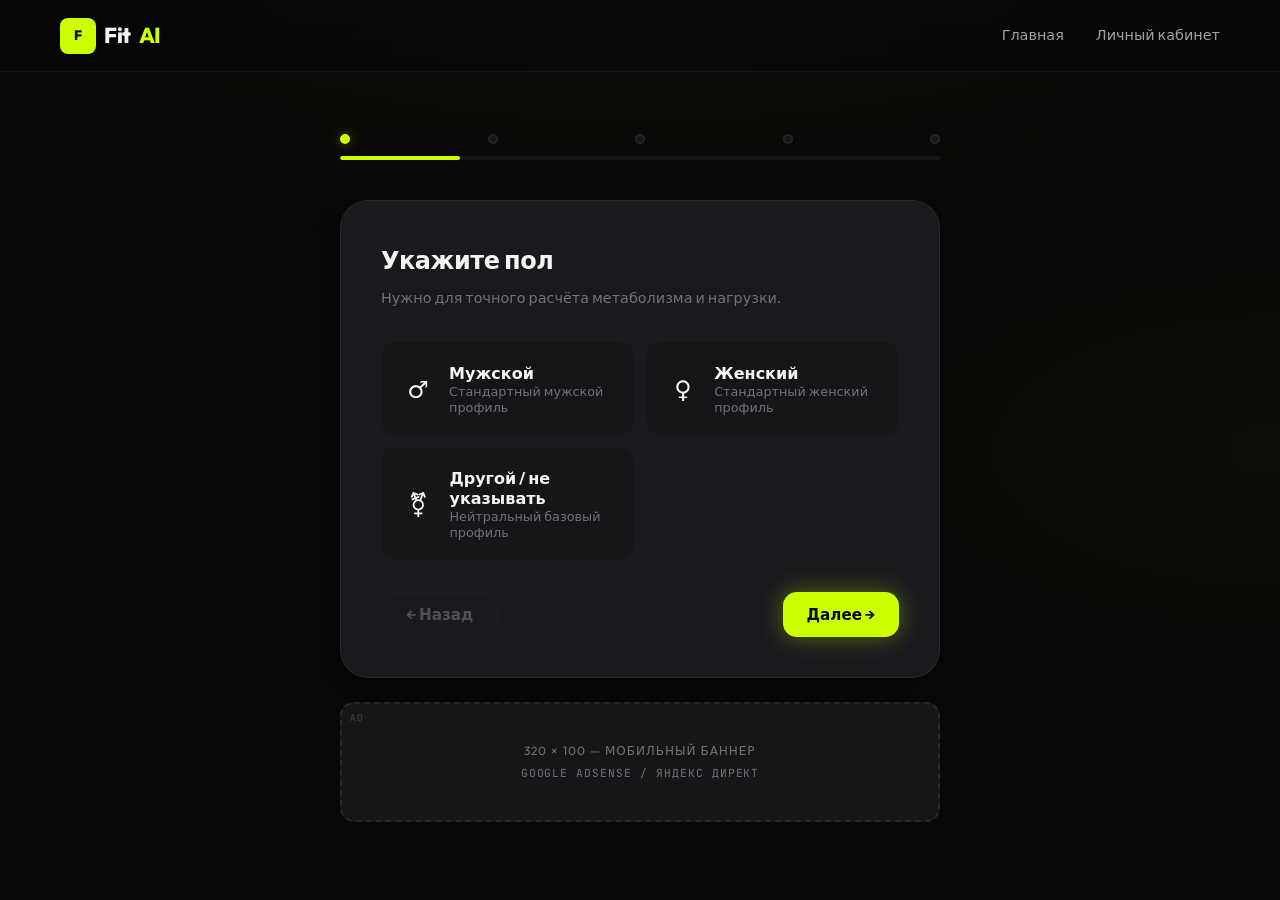
==== dashboard.html @ dfe5f42e "первый запуск" ====
<!DOCTYPE html>
<html lang="ru">
<head>
  <meta charset="UTF-8">
  <meta name="viewport" content="width=device-width, initial-scale=1.0">
  <meta name="description" content="FitAI — личный кабинет с персональным планом тренировок и питания.">
  <title>FitAI — Личный кабинет</title>
  <link rel="stylesheet" href="style.css">
</head>
<body class="dashboard-page">
  <nav class="nav">
    <div class="container nav__inner">
      <a href="index.html" class="logo">
        <span class="logo__icon">F</span>
        Fit<span class="logo__accent">AI</span>
      </a>
      <div class="nav__links" style="display:flex;">
        <a href="index.html">Главная</a>
        <a href="quiz.html">Пройти тест заново</a>
        <button type="button" class="btn btn--outline" id="togglePremium" style="padding:0.5rem 1rem;font-size:0.85rem;">Тест Premium (Демо) (Тест логики)</button>
      </div>
    </div>
  </nav>

  <header class="dashboard-header">
    <div class="container">
      <div class="dashboard-header__top">
        <div>
          <h1>Ваш план от FitAI</h1>
          <p class="dashboard-header__meta" id="planSubtitle">Персональная программа под ваши цели</p>
          <div class="profile-chips" id="profileChips" style="margin-top:1rem;"></div>
        </div>
        <div id="premiumBadgeArea"></div>
      </div>

      <div class="premium-upsell" id="premiumUpsell" data-free-only>
        <p><strong>Перейдите на Premium</strong> — уберите всю рекламу и тренируйтесь без отвлекающей рекламы.</p>
        <button type="button" class="btn btn--primary" id="upgradeBtn">Go Premium — $9.99/месяц</button>
      </div>
    </div>
  </header>

  <div class="container dashboard__layout">
    <main class="dashboard__main">
      <div class="ad-slot ad-slot--banner" data-ad="dashboard-top" data-premium-hide>
        <span>728 × 90 — баннер в кабинете</span>
        <span class="ad-slot__provider">Google AdSense / Яндекс Директ</span>
      </div>

      <section class="dash-card">
        <div class="dash-card__header">
          <h2>🏋️ Программа тренировок <span class="day-badge" id="goalBadge">Сплит 4 недели</span></h2>
        </div>
        <div class="dash-card__body" id="workoutContent"></div>
      </section>

      <div class="ad-slot ad-slot--inline" data-ad="dashboard-mid" data-premium-hide>
        <span>300 × 250 — средний блок</span>
        <span class="ad-slot__provider">Google AdSense / Яндекс Директ</span>
      </div>

      <section class="dash-card">
        <div class="dash-card__header">
          <h2>🍽️ План питания</h2>
        </div>
        <div class="dash-card__body">
          <div class="macro-grid" id="macroGrid"></div>
          <div class="meal-list" id="mealList"></div>
        </div>
      </section>
    </main>

    <aside class="dashboard__sidebar">
      <div class="ad-slot ad-slot--sidebar" data-ad="dashboard-sidebar" data-premium-hide style="margin-bottom:1.5rem;">
        <span>300 × 250 — боковой блок</span>
        <span class="ad-slot__provider">Google AdSense / Яндекс Директ</span>
      </div>

      <div class="dash-card">
        <div class="dash-card__header">
          <h2>💡 Советы тренера</h2>
        </div>
        <div class="dash-card__body">
          <ul class="tip-list" id="coachTips"></ul>
        </div>
      </div>

      <div class="dash-card" style="margin-top:1.5rem;">
        <div class="dash-card__header">
          <h2>📅 Эта неделя</h2>
        </div>
        <div class="dash-card__body">
          <div class="hero__progress">
            <div class="hero__progress-label">
              <span>Выполнение</span>
              <span id="weekPercent">0%</span>
            </div>
            <div class="hero__progress-bar">
              <div class="hero__progress-fill" id="weekProgress" style="width:0%;"></div>
            </div>
          </div>
          <p style="font-size:0.85rem;color:var(--text-muted);margin-top:1rem;" id="weekSummary"></p>
        </div>
      </div>
    </aside>
  </div>

  <script>
    (function () {
      const PROFILE_KEY = 'fitai_profile';
      const PREMIUM_KEY = 'fitai_premium';
      const PAYMENT_LOG = 'Инициализация оплаты через Stripe/ЮKassa';

      const GOAL_LABELS = {
        gain: 'Набор массы',
        shred: 'Сушка',
        maintain: 'Поддержание формы'
      };

      const GOAL_BADGES = {
        gain: 'Гипертрофия',
        shred: 'Фаза сушки',
        maintain: 'Сбалансированная программа'
      };

      const RESTRICTION_LABELS = {
        none: 'нет',
        vegetarian: 'вегетарианство',
        vegan: 'веганство',
        'gluten-free': 'без глютена',
        'dairy-free': 'без лактозы',
        keto: 'кето',
        halal: 'халяль',
        'nut-allergy': 'аллергия на орехи'
      };

      const WORKOUTS = {
        gain: [
          { day: 'Понедельник — жимовая', exercises: [
            { name: 'Жим штанги лёжа', muscle: 'Грудь', sets: '4', reps: '8–10' },
            { name: 'Жим гантелей сидя', muscle: 'Плечи', sets: '4', reps: '8–10' },
            { name: 'Жим гантелей на наклонной', muscle: 'Грудь', sets: '3', reps: '10–12' },
            { name: 'Махи гантелей в стороны', muscle: 'Плечи', sets: '3', reps: '12–15' },
            { name: 'Отжимания на брусьях', muscle: 'Трицепс', sets: '3', reps: '10–12' }
          ]},
          { day: 'Среда — тяговая', exercises: [
            { name: 'Становая тяга', muscle: 'Спина', sets: '4', reps: '5–6' },
            { name: 'Подтягивания', muscle: 'Спина', sets: '4', reps: '8–10' },
            { name: 'Тяга штанги в наклоне', muscle: 'Спина', sets: '3', reps: '8–10' },
            { name: 'Разводка на блоке', muscle: 'Задняя дельта', sets: '3', reps: '15' },
            { name: 'Подъём штанги на бицепс', muscle: 'Бицепс', sets: '3', reps: '10–12' }
          ]},
          { day: 'Пятница — ноги', exercises: [
            { name: 'Приседания со штангой', muscle: 'Квадрицепс', sets: '4', reps: '8–10' },
            { name: 'Румынская становая', muscle: 'Бицепс бедра', sets: '4', reps: '8–10' },
            { name: 'Жим ногами', muscle: 'Квадрицепс', sets: '3', reps: '12–15' },
            { name: 'Сгибание ног в тренажёре', muscle: 'Бицепс бедра', sets: '3', reps: '12' },
            { name: 'Подъём на носки', muscle: 'Икры', sets: '4', reps: '15' }
          ]}
        ],
        shred: [
          { day: 'Понедельник — всё тело A', exercises: [
            { name: 'Гоблет-присед', muscle: 'Ноги', sets: '3', reps: '15' },
            { name: 'Жим гантелей лёжа', muscle: 'Грудь', sets: '3', reps: '12' },
            { name: 'Махи гирей', muscle: 'Задняя цепь', sets: '4', reps: '20' },
            { name: 'Канат', muscle: 'Кардио', sets: '4', reps: '30 сек' },
            { name: 'Планка', muscle: 'Пресс', sets: '3', reps: '45 сек' }
          ]},
          { day: 'Среда — HIIT + пресс', exercises: [
            { name: 'Бёрпи', muscle: 'Всё тело', sets: '5', reps: '12' },
            { name: 'Прыжки на тумбу', muscle: 'Взрывная сила', sets: '4', reps: '10' },
            { name: 'Скалолаз', muscle: 'Пресс', sets: '4', reps: '30 сек' },
            { name: 'Гребной тренажёр', muscle: 'Кардио', sets: '1', reps: '15 мин' },
            { name: 'Подъём ног в висе', muscle: 'Пресс', sets: '3', reps: '15' }
          ]},
          { day: 'Пятница — всё тело B', exercises: [
            { name: 'Выпады с шагом', muscle: 'Ноги', sets: '3', reps: '20' },
            { name: 'Тяга верхнего блока', muscle: 'Спина', sets: '3', reps: '12' },
            { name: 'Жим гантелей сидя', muscle: 'Плечи', sets: '3', reps: '10' },
            { name: 'Толкание саней', muscle: 'Выносливость', sets: '5', reps: '20 м' },
            { name: 'Скакалка', muscle: 'Кардио', sets: '1', reps: '10 мин' }
          ]}
        ],
        maintain: [
          { day: 'Понедельник — верх', exercises: [
            { name: 'Отжимания', muscle: 'Грудь', sets: '3', reps: '12–15' },
            { name: 'Тяга гантели в наклоне', muscle: 'Спина', sets: '3', reps: '12' },
            { name: 'Жим гантелей сидя', muscle: 'Плечи', sets: '3', reps: '10' },
            { name: 'Сгибание на бицепс', muscle: 'Руки', sets: '2', reps: '12' }
          ]},
          { day: 'Среда — низ', exercises: [
            { name: 'Приседания с весом тела', muscle: 'Квадрицепс', sets: '3', reps: '15' },
            { name: 'Ягодичный мост', muscle: 'Ягодицы', sets: '3', reps: '15' },
            { name: 'Зашагивания на платформу', muscle: 'Ноги', sets: '3', reps: '12/нога' },
            { name: 'Подъём на носки', muscle: 'Икры', sets: '3', reps: '20' }
          ]},
          { day: 'Пятница — активное восстановление', exercises: [
            { name: 'Лёгкий бег', muscle: 'Кардио', sets: '1', reps: '20 мин' },
            { name: 'Йога-флоу', muscle: 'Мобильность', sets: '1', reps: '15 мин' },
            { name: 'МФР роллом', muscle: 'Восстановление', sets: '1', reps: '10 мин' }
          ]}
        ]
      };

      const MACROS = {
        gain: { calories: 2800, protein: 180, carbs: 320, fat: 85 },
        shred: { calories: 1900, protein: 160, carbs: 150, fat: 65 },
        maintain: { calories: 2300, protein: 140, carbs: 250, fat: 75 }
      };

      const MEALS = {
        gain: [
          { time: '07:00', name: 'Сытный завтрак', desc: 'Овсянка, протеин, банан, арахисовая паста', cals: 620 },
          { time: '10:30', name: 'Протеиновый перекус', desc: 'Греческий йогурт, миндаль, ягоды', cals: 380 },
          { time: '13:00', name: 'Обед для набора', desc: 'Куриная грудка, рис, брокколи', cals: 750 },
          { time: '16:00', name: 'Перед тренировкой', desc: 'Протеин, овсянка, мёд', cals: 420 },
          { time: '19:30', name: 'Ужин после тренировки', desc: 'Лосось, батат, спаржа', cals: 680 }
        ],
        shred: [
          { time: '07:30', name: 'Лёгкий старт', desc: 'Белки яиц, шпинат, авокадо', cals: 320 },
          { time: '12:00', name: 'Белковый обед', desc: 'Индейка на гриле, салат, оливковое масло', cals: 450 },
          { time: '15:00', name: 'Лёгкий перекус', desc: 'Творог, огурец', cals: 180 },
          { time: '18:30', name: 'После тренировки', desc: 'Белая рыба, овощи на пару', cals: 380 },
          { time: '20:30', name: 'Вечерняя тарелка', desc: 'Тофу-стир-фрай, минимум масла', cals: 350 }
        ],
        maintain: [
          { time: '08:00', name: 'Сбалансированный завтрак', desc: 'Яйца, тост, фрукты', cals: 480 },
          { time: '12:30', name: 'Обед', desc: 'Постная говядина, киноа, овощи', cals: 580 },
          { time: '15:30', name: 'Полдник', desc: 'Хумус, крекеры, морковь', cals: 290 },
          { time: '19:00', name: 'Ужин', desc: 'Курица стир-фрай, бурый рис', cals: 620 }
        ]
      };

      const TIPS = {
        gain: [
          'Стремитесь к 1,6–2,2 г белка на кг веса в сутки.',
          'Прогрессия нагрузки: добавляйте вес или повторения каждые 1–2 недели.',
          'Сон 7–9 часов — мышцы растут во время восстановления, а не в зале.'
        ],
        shred: [
          'Держите белок высоким, чтобы сохранить мышечную массу в дефиците.',
          'NEAT важен: 8–10 тысяч шагов в дни отдыха.',
          'Пейте воду — жажда часто маскируется под голод на сушке.'
        ],
        maintain: [
          'Регулярность важнее интенсивности для долгосрочного результата.',
          'Смотрите на средние показатели за неделю, а не на вес каждый день.',
          'Разгрузочная неделя каждые 4–6 недель помогает избежать выгорания.'
        ]
      };

      function pluralRu(n, one, few, many) {
        const num = parseInt(n, 10);
        if (isNaN(num)) return many;
        const mod10 = num % 10;
        const mod100 = num % 100;
        if (mod100 >= 11 && mod100 <= 14) return many;
        if (mod10 === 1) return one;
        if (mod10 >= 2 && mod10 <= 4) return few;
        return many;
      }

      function formatSets(sets) {
        const n = parseInt(sets, 10);
        if (!isNaN(n)) {
          return n + ' ' + pluralRu(n, 'подход', 'подхода', 'подходов');
        }
        return sets + ' подход';
      }

      function formatReps(reps) {
        if (/мин|сек|м/i.test(reps)) return reps;
        if (/^\d+([–-]\d+)?$/.test(reps.replace(/\s/g, ''))) {
          const parts = reps.split(/[–-]/);
          if (parts.length === 2) {
            const a = parseInt(parts[0], 10);
            const b = parseInt(parts[1], 10);
            if (!isNaN(a) && !isNaN(b)) {
              return a + '–' + b + ' ' + pluralRu(b, 'повторение', 'повторения', 'повторений');
            }
          }
          const n = parseInt(reps, 10);
          if (!isNaN(n)) {
            return n + ' ' + pluralRu(n, 'повторение', 'повторения', 'повторений');
          }
        }
        if (reps.indexOf('/') >= 0) return reps + ' повторений';
        return reps + ' повторений';
      }

      /**
       * Читает профиль пользователя из LocalStorage (записан на quiz.html).
       */
      function loadUserProfile() {
        try {
          const raw = localStorage.getItem(PROFILE_KEY);
          if (!raw) return null;
          const profile = JSON.parse(raw);
          if (!profile || !profile.gender || !profile.age || !profile.weight || !profile.goal) {
            return null;
          }
          return profile;
        } catch (e) {
          console.warn('[FitAI] Не удалось прочитать профиль из LocalStorage:', e);
          return null;
        }
      }

      function getProfile() {
        return loadUserProfile();
      }

      /**
       * Заглушка checkout — сюда позже подключатся Stripe / ЮKassa.
       */
      function initPaymentCheckout(profile) {
        console.log(PAYMENT_LOG);
        console.log('[FitAI] Данные для чекаут-сессии:', {
          plan: 'premium_monthly',
          priceUsd: 9.99,
          profile: profile
        });
      }

      function isPremium() {
        return localStorage.getItem(PREMIUM_KEY) === 'true';
      }

      function applyPremiumUI() {
        const premium = isPremium();

        document.querySelectorAll('[data-premium-hide]').forEach(function (el) {
          el.classList.toggle('ad-slot--hidden', premium);
        });

        document.querySelectorAll('[data-free-only]').forEach(function (el) {
          el.classList.toggle('is-hidden', premium);
        });

        const badgeArea = document.getElementById('premiumBadgeArea');
        if (premium) {
          badgeArea.innerHTML = '<span class="premium-badge">★ Premium активен</span>';
        } else {
          badgeArea.innerHTML = '';
        }
      }

      function calcMacros(profile) {
        const base = MACROS[profile.goal] || MACROS.maintain;
        const factor = profile.weight / 75;
        return {
          calories: Math.round(base.calories * factor),
          protein: Math.round(base.protein * factor),
          carbs: Math.round(base.carbs * factor),
          fat: Math.round(base.fat * factor)
        };
      }

      function adjustMealsForRestrictions(meals, restrictions) {
        if (!restrictions || restrictions.includes('none')) return meals;
        return meals.map(function (m) {
          let desc = m.desc;
          let name = m.name;
          if (restrictions.includes('vegan') || restrictions.includes('vegetarian')) {
            desc = desc
              .replace(/куриц|индейк|говядин|лосос|рыб|протеин|яйц/gi, function () {
                return restrictions.includes('vegan') ? 'растительный белок' : 'тофу/темпе';
              });
            name = name.replace(/Курин|Индейк|говядин|Лосось/gi, 'Растительное');
          }
          if (restrictions.includes('dairy-free')) {
            desc = desc.replace(/йогурт|творог|сыр|протеин/gi, 'безлактозная альтернатива');
          }
          if (restrictions.includes('gluten-free')) {
            desc = desc.replace(/овсянк|тост|крекер/gi, function (w) { return 'безглютеновый ' + w; });
          }
          return { time: m.time, name: name, desc: desc, cals: m.cals };
        });
      }

      function renderWorkout(goal) {
        const days = WORKOUTS[goal] || WORKOUTS.maintain;
        const container = document.getElementById('workoutContent');
        container.innerHTML = days.map(function (dayBlock) {
          const rows = dayBlock.exercises.map(function (ex, i) {
            return '<div class="exercise-row">' +
              '<span class="exercise-row__num">' + (i + 1) + '</span>' +
              '<div><div class="exercise-row__name">' + ex.name + '</div><div class="exercise-row__muscle">' + ex.muscle + '</div></div>' +
              '<span class="exercise-row__sets">' + formatSets(ex.sets) + '</span>' +
              '<span class="exercise-row__reps">' + formatReps(ex.reps) + '</span>' +
              '</div>';
          }).join('');
          return '<div class="workout-day"><h3 class="workout-day__title">' + dayBlock.day + '</h3>' + rows + '</div>';
        }).join('');
      }

      function renderMacros(macros) {
        document.getElementById('macroGrid').innerHTML =
          '<div class="macro-card"><div class="macro-card__value">' + macros.calories + '</div><div class="macro-card__label">Калории</div></div>' +
          '<div class="macro-card"><div class="macro-card__value">' + macros.protein + ' г</div><div class="macro-card__label">Белки</div></div>' +
          '<div class="macro-card"><div class="macro-card__value">' + macros.carbs + ' г</div><div class="macro-card__label">Углеводы</div></div>' +
          '<div class="macro-card"><div class="macro-card__value">' + macros.fat + ' г</div><div class="macro-card__label">Жиры</div></div>';
      }

      function renderMeals(meals) {
        document.getElementById('mealList').innerHTML = meals.map(function (m) {
          return '<div class="meal-item">' +
            '<span class="meal-item__time">' + m.time + '</span>' +
            '<div class="meal-item__info"><h4>' + m.name + '</h4><p>' + m.desc + '</p></div>' +
            '<span class="meal-item__cals">' + m.cals + ' ккал</span>' +
            '</div>';
        }).join('');
      }

      function renderTips(goal) {
        const tips = TIPS[goal] || TIPS.maintain;
        document.getElementById('coachTips').innerHTML = tips.map(function (t) {
          return '<li>' + t + '</li>';
        }).join('');
      }

      function formatRestrictions(restrictions) {
        return (restrictions || ['none']).map(function (r) {
          return RESTRICTION_LABELS[r] || r;
        }).join(', ');
      }

      function renderProfile(profile) {
        const genderLabel = { male: 'Мужской', female: 'Женский', other: 'Не указан' }[profile.gender] || profile.gender;

        document.getElementById('profileChips').innerHTML =
          '<span class="profile-chip"><span>' + genderLabel + '</span></span>' +
          '<span class="profile-chip">Возраст: <span>' + profile.age + '</span></span>' +
          '<span class="profile-chip">Вес: <span>' + profile.weight + ' кг</span></span>' +
          '<span class="profile-chip">Цель: <span>' + (GOAL_LABELS[profile.goal] || profile.goal) + '</span></span>' +
          '<span class="profile-chip">Питание: <span>' + formatRestrictions(profile.restrictions) + '</span></span>';

        document.getElementById('planSubtitle').textContent =
          '4-недельная программа под цель: «' + (GOAL_LABELS[profile.goal] || 'ваши цели') + '»';

        document.getElementById('goalBadge').textContent = GOAL_BADGES[profile.goal] || 'Индивидуальный сплит';

        const pct = 12 + (profile.age % 20);
        document.getElementById('weekPercent').textContent = pct + '%';
        document.getElementById('weekProgress').style.width = pct + '%';

        const remaining = 3 - Math.floor(pct / 15);
        const sessionWord = pluralRu(remaining, 'тренировка', 'тренировки', 'тренировок');
        document.getElementById('weekSummary').textContent =
          'Неделя 1 из 4 · осталось ' + remaining + ' ' + sessionWord + ' на этой неделе';
      }

      function init() {
        const profile = loadUserProfile();

        if (!profile) {
          window.location.href = 'quiz.html';
          return;
        }

        const goal = profile.goal || 'maintain';
        renderProfile(profile);
        renderWorkout(goal);
        renderMacros(calcMacros(profile));
        renderMeals(adjustMealsForRestrictions(MEALS[goal] || MEALS.maintain, profile.restrictions));
        renderTips(goal);
        applyPremiumUI();
      }

      document.getElementById('upgradeBtn')?.addEventListener('click', function () {
        const profile = loadUserProfile();
        initPaymentCheckout(profile);
      });

      document.getElementById('togglePremium')?.addEventListener('click', function () {
        localStorage.setItem(PREMIUM_KEY, isPremium() ? 'false' : 'true');
        applyPremiumUI();
      });

      init();
    })();
  </script>
</body>
</html>
---- style.css ----
/* FitAI — Dark Athletic Design System */
@import url('https://fonts.googleapis.com/css2?family=Outfit:wght@300;400;500;600;700;800&family=JetBrains+Mono:wght@400;500&display=swap');

:root {
  --bg-deep: #080809;
  --bg-base: #0e0e10;
  --bg-elevated: #161618;
  --bg-card: #1a1a1e;
  --bg-card-hover: #222228;
  --border: rgba(255, 255, 255, 0.06);
  --border-accent: rgba(204, 255, 0, 0.25);
  --text-primary: #f4f4f5;
  --text-secondary: #a1a1aa;
  --text-muted: #71717a;
  --accent: #ccff00;
  --accent-dim: rgba(204, 255, 0, 0.12);
  --accent-glow: rgba(204, 255, 0, 0.35);
  --danger: #ff4d4d;
  --success: #22c55e;
  --radius-sm: 8px;
  --radius-md: 14px;
  --radius-lg: 20px;
  --radius-xl: 28px;
  --shadow-card: 0 4px 24px rgba(0, 0, 0, 0.4);
  --shadow-glow: 0 0 40px rgba(204, 255, 0, 0.08);
  --font: 'Outfit', system-ui, sans-serif;
  --font-mono: 'JetBrains Mono', monospace;
  --nav-height: 72px;
  --transition: 0.25s cubic-bezier(0.4, 0, 0.2, 1);
}

*, *::before, *::after {
  box-sizing: border-box;
  margin: 0;
  padding: 0;
}

html {
  scroll-behavior: smooth;
}

body {
  font-family: var(--font);
  background: var(--bg-deep);
  color: var(--text-primary);
  line-height: 1.6;
  min-height: 100vh;
  overflow-x: hidden;
}

body::before {
  content: '';
  position: fixed;
  inset: 0;
  background:
    radial-gradient(ellipse 80% 50% at 50% -20%, rgba(204, 255, 0, 0.06), transparent),
    radial-gradient(ellipse 60% 40% at 100% 50%, rgba(204, 255, 0, 0.03), transparent);
  pointer-events: none;
  z-index: 0;
}

img { max-width: 100%; display: block; }
a { color: inherit; text-decoration: none; }
button { font-family: inherit; cursor: pointer; border: none; background: none; }
ul { list-style: none; }

.container {
  width: 100%;
  max-width: 1200px;
  margin: 0 auto;
  padding: 0 1.25rem;
  position: relative;
  z-index: 1;
}

/* ——— Navigation ——— */
.nav {
  position: fixed;
  top: 0;
  left: 0;
  right: 0;
  height: var(--nav-height);
  z-index: 1000;
  background: rgba(8, 8, 9, 0.85);
  backdrop-filter: blur(16px);
  border-bottom: 1px solid var(--border);
}

.nav__inner {
  display: flex;
  align-items: center;
  justify-content: space-between;
  height: 100%;
}

.logo {
  display: flex;
  align-items: center;
  gap: 0.5rem;
  font-weight: 800;
  font-size: 1.35rem;
  letter-spacing: -0.02em;
}

.logo__icon {
  width: 36px;
  height: 36px;
  background: var(--accent);
  border-radius: var(--radius-sm);
  display: flex;
  align-items: center;
  justify-content: center;
  color: var(--bg-deep);
  font-weight: 800;
  font-size: 0.85rem;
}

.logo__accent { color: var(--accent); }

.nav__links {
  display: flex;
  align-items: center;
  gap: 2rem;
}

.nav__links a {
  font-size: 0.9rem;
  font-weight: 500;
  color: var(--text-secondary);
  transition: color var(--transition);
}

.nav__links a:hover { color: var(--accent); }

.nav__toggle {
  display: none;
  flex-direction: column;
  gap: 5px;
  padding: 0.5rem;
}

.nav__toggle span {
  width: 24px;
  height: 2px;
  background: var(--text-primary);
  border-radius: 2px;
  transition: var(--transition);
}

/* ——— Buttons ——— */
.btn {
  display: inline-flex;
  align-items: center;
  justify-content: center;
  gap: 0.5rem;
  padding: 0.75rem 1.5rem;
  font-size: 0.95rem;
  font-weight: 600;
  border-radius: var(--radius-md);
  transition: all var(--transition);
  white-space: nowrap;
}

.btn--primary {
  background: var(--accent);
  color: var(--bg-deep);
  box-shadow: 0 0 24px var(--accent-glow);
}

.btn--primary:hover {
  transform: translateY(-2px);
  box-shadow: 0 4px 32px var(--accent-glow);
}

.btn--outline {
  border: 1px solid var(--border-accent);
  color: var(--accent);
  background: var(--accent-dim);
}

.btn--outline:hover {
  background: rgba(204, 255, 0, 0.2);
  border-color: var(--accent);
}

.btn--ghost {
  color: var(--text-secondary);
  border: 1px solid var(--border);
}

.btn--ghost:hover {
  color: var(--text-primary);
  border-color: rgba(255, 255, 255, 0.15);
}

.btn--lg {
  padding: 1rem 2rem;
  font-size: 1.05rem;
  border-radius: var(--radius-lg);
}

.btn--block { width: 100%; }

.btn:disabled {
  opacity: 0.4;
  cursor: not-allowed;
  transform: none !important;
}

/* ——— Hero ——— */
.hero {
  padding: calc(var(--nav-height) + 4rem) 0 5rem;
  position: relative;
}

.hero__grid {
  display: grid;
  grid-template-columns: 1fr 1fr;
  gap: 3rem;
  align-items: center;
}

.hero__badge {
  display: inline-flex;
  align-items: center;
  gap: 0.5rem;
  padding: 0.35rem 0.85rem;
  background: var(--accent-dim);
  border: 1px solid var(--border-accent);
  border-radius: 100px;
  font-size: 0.8rem;
  font-weight: 600;
  color: var(--accent);
  margin-bottom: 1.25rem;
}

.hero__badge::before {
  content: '';
  width: 6px;
  height: 6px;
  background: var(--accent);
  border-radius: 50%;
  animation: pulse 2s infinite;
}

@keyframes pulse {
  0%, 100% { opacity: 1; }
  50% { opacity: 0.4; }
}

.hero__title {
  font-size: clamp(2.5rem, 5vw, 3.75rem);
  font-weight: 800;
  line-height: 1.08;
  letter-spacing: -0.03em;
  margin-bottom: 1.25rem;
}

.hero__title span {
  color: var(--accent);
  display: block;
}

.hero__subtitle {
  font-size: 1.15rem;
  color: var(--text-secondary);
  max-width: 520px;
  margin-bottom: 2rem;
}

.hero__actions {
  display: flex;
  flex-wrap: wrap;
  gap: 1rem;
  margin-bottom: 2.5rem;
}

.hero__stats {
  display: flex;
  gap: 2.5rem;
}

.hero__stat strong {
  display: block;
  font-size: 1.75rem;
  font-weight: 800;
  color: var(--accent);
  line-height: 1.2;
}

.hero__stat span {
  font-size: 0.85rem;
  color: var(--text-muted);
}

.hero__visual {
  position: relative;
}

.hero__card {
  background: var(--bg-card);
  border: 1px solid var(--border);
  border-radius: var(--radius-xl);
  padding: 2rem;
  box-shadow: var(--shadow-card), var(--shadow-glow);
  position: relative;
  overflow: hidden;
}

.hero__card::after {
  content: '';
  position: absolute;
  top: 0;
  right: 0;
  width: 200px;
  height: 200px;
  background: radial-gradient(circle, var(--accent-dim), transparent 70%);
  pointer-events: none;
}

.hero__workout-item {
  display: flex;
  align-items: center;
  gap: 1rem;
  padding: 1rem 0;
  border-bottom: 1px solid var(--border);
}

.hero__workout-item:last-child { border-bottom: none; }

.hero__workout-icon {
  width: 48px;
  height: 48px;
  background: var(--accent-dim);
  border-radius: var(--radius-md);
  display: flex;
  align-items: center;
  justify-content: center;
  font-size: 1.25rem;
}

.hero__workout-info h4 {
  font-size: 0.95rem;
  font-weight: 600;
  margin-bottom: 0.15rem;
}

.hero__workout-info p {
  font-size: 0.8rem;
  color: var(--text-muted);
}

.hero__progress {
  margin-top: 1.5rem;
}

.hero__progress-label {
  display: flex;
  justify-content: space-between;
  font-size: 0.8rem;
  margin-bottom: 0.5rem;
  color: var(--text-secondary);
}

.hero__progress-bar {
  height: 8px;
  background: var(--bg-elevated);
  border-radius: 100px;
  overflow: hidden;
}

.hero__progress-fill {
  height: 100%;
  width: 78%;
  background: linear-gradient(90deg, var(--accent), #a8e600);
  border-radius: 100px;
  animation: progressGrow 1.5s ease-out;
}

@keyframes progressGrow {
  from { width: 0; }
}

/* ——— Ad Placeholders ——— */
.ad-slot {
  background: var(--bg-elevated);
  border: 2px dashed rgba(255, 255, 255, 0.08);
  border-radius: var(--radius-md);
  display: flex;
  flex-direction: column;
  align-items: center;
  justify-content: center;
  gap: 0.35rem;
  color: var(--text-muted);
  font-size: 0.75rem;
  text-transform: uppercase;
  letter-spacing: 0.08em;
  position: relative;
  overflow: hidden;
}

.ad-slot::before {
  content: 'AD';
  position: absolute;
  top: 6px;
  left: 8px;
  font-size: 0.6rem;
  font-weight: 700;
  color: rgba(255, 255, 255, 0.15);
  font-family: var(--font-mono);
}

.ad-slot--banner {
  width: 100%;
  min-height: 90px;
  margin: 1.5rem 0;
}

.ad-slot--sidebar {
  min-height: 250px;
  width: 100%;
}

.ad-slot--inline {
  min-height: 120px;
  margin: 1rem 0;
}

.ad-slot__provider {
  font-family: var(--font-mono);
  font-size: 0.7rem;
  color: var(--text-muted);
}

.ad-slot--hidden,
[data-premium-hide].is-hidden {
  display: none !important;
}

/* ——— Sections ——— */
.section {
  padding: 5rem 0;
}

.section__header {
  text-align: center;
  max-width: 640px;
  margin: 0 auto 3.5rem;
}

.section__label {
  font-size: 0.8rem;
  font-weight: 700;
  text-transform: uppercase;
  letter-spacing: 0.12em;
  color: var(--accent);
  margin-bottom: 0.75rem;
}

.section__title {
  font-size: clamp(1.75rem, 3vw, 2.5rem);
  font-weight: 800;
  letter-spacing: -0.02em;
  margin-bottom: 1rem;
}

.section__desc {
  color: var(--text-secondary);
  font-size: 1.05rem;
}

/* ——— Features Grid ——— */
.features__grid {
  display: grid;
  grid-template-columns: repeat(3, 1fr);
  gap: 1.5rem;
}

.feature-card {
  background: var(--bg-card);
  border: 1px solid var(--border);
  border-radius: var(--radius-lg);
  padding: 2rem;
  transition: all var(--transition);
  position: relative;
  overflow: hidden;
}

.feature-card:hover {
  border-color: var(--border-accent);
  transform: translateY(-4px);
  box-shadow: var(--shadow-glow);
}

.feature-card__icon {
  width: 52px;
  height: 52px;
  background: var(--accent-dim);
  border-radius: var(--radius-md);
  display: flex;
  align-items: center;
  justify-content: center;
  font-size: 1.5rem;
  margin-bottom: 1.25rem;
}

.feature-card h3 {
  font-size: 1.15rem;
  font-weight: 700;
  margin-bottom: 0.5rem;
}

.feature-card p {
  font-size: 0.9rem;
  color: var(--text-secondary);
  line-height: 1.55;
}

/* ——— Pricing ——— */
.pricing {
  background: var(--bg-base);
  border-top: 1px solid var(--border);
  border-bottom: 1px solid var(--border);
}

.pricing__grid {
  display: grid;
  grid-template-columns: 1fr 1fr;
  gap: 2rem;
  max-width: 900px;
  margin: 0 auto;
}

.pricing-card {
  background: var(--bg-card);
  border: 1px solid var(--border);
  border-radius: var(--radius-xl);
  padding: 2.5rem;
  position: relative;
  transition: all var(--transition);
}

.pricing-card--featured {
  border-color: var(--accent);
  box-shadow: var(--shadow-glow);
}

.pricing-card--featured::before {
  content: 'ВЫГОДНО';
  position: absolute;
  top: -12px;
  left: 50%;
  transform: translateX(-50%);
  background: var(--accent);
  color: var(--bg-deep);
  font-size: 0.7rem;
  font-weight: 800;
  letter-spacing: 0.1em;
  padding: 0.3rem 1rem;
  border-radius: 100px;
}

.pricing-card__tier {
  font-size: 0.85rem;
  font-weight: 600;
  color: var(--text-muted);
  text-transform: uppercase;
  letter-spacing: 0.08em;
  margin-bottom: 0.5rem;
}

.pricing-card__price {
  font-size: 3rem;
  font-weight: 800;
  line-height: 1;
  margin-bottom: 0.25rem;
}

.pricing-card__price span {
  font-size: 1rem;
  font-weight: 500;
  color: var(--text-muted);
}

.pricing-card__tagline {
  color: var(--text-secondary);
  font-size: 0.95rem;
  margin-bottom: 1.5rem;
  padding-bottom: 1.5rem;
  border-bottom: 1px solid var(--border);
}

.pricing-card__features li {
  display: flex;
  align-items: flex-start;
  gap: 0.65rem;
  font-size: 0.9rem;
  color: var(--text-secondary);
  margin-bottom: 0.75rem;
}

.pricing-card__features li::before {
  content: '✓';
  color: var(--accent);
  font-weight: 700;
  flex-shrink: 0;
}

.pricing-card__features li.is-muted::before {
  content: '—';
  color: var(--text-muted);
}

.pricing-card .btn {
  margin-top: 2rem;
}

/* ——— Footer ——— */
.footer {
  padding: 3rem 0 2rem;
  border-top: 1px solid var(--border);
}

.footer__grid {
  display: flex;
  justify-content: space-between;
  align-items: center;
  flex-wrap: wrap;
  gap: 1.5rem;
}

.footer__copy {
  font-size: 0.85rem;
  color: var(--text-muted);
}

.footer__links {
  display: flex;
  gap: 1.5rem;
}

.footer__links a {
  font-size: 0.85rem;
  color: var(--text-muted);
  transition: color var(--transition);
}

.footer__links a:hover { color: var(--accent); }

/* ——— Quiz ——— */
.quiz-page {
  min-height: 100vh;
  display: flex;
  flex-direction: column;
  padding-top: var(--nav-height);
}

.quiz {
  flex: 1;
  display: flex;
  align-items: center;
  padding: 3rem 0;
}

.quiz__wrapper {
  width: 100%;
  max-width: 640px;
  margin: 0 auto;
}

.quiz__progress {
  margin-bottom: 2.5rem;
}

.quiz__progress-steps {
  display: flex;
  justify-content: space-between;
  margin-bottom: 0.75rem;
}

.quiz__step-dot {
  width: 10px;
  height: 10px;
  border-radius: 50%;
  background: var(--bg-elevated);
  border: 2px solid var(--border);
  transition: all var(--transition);
}

.quiz__step-dot.is-active,
.quiz__step-dot.is-done {
  background: var(--accent);
  border-color: var(--accent);
  box-shadow: 0 0 12px var(--accent-glow);
}

.quiz__step-dot.is-done { opacity: 0.6; }

.quiz__progress-bar {
  height: 4px;
  background: var(--bg-elevated);
  border-radius: 100px;
  overflow: hidden;
}

.quiz__progress-fill {
  height: 100%;
  background: var(--accent);
  border-radius: 100px;
  transition: width 0.4s ease;
}

.quiz__card {
  background: var(--bg-card);
  border: 1px solid var(--border);
  border-radius: var(--radius-xl);
  padding: 2.5rem;
  box-shadow: var(--shadow-card);
}

.quiz__step {
  display: none;
  animation: fadeSlide 0.35s ease;
}

.quiz__step.is-active { display: block; }

@keyframes fadeSlide {
  from { opacity: 0; transform: translateY(12px); }
  to { opacity: 1; transform: translateY(0); }
}

.quiz__question {
  font-size: 1.5rem;
  font-weight: 700;
  margin-bottom: 0.5rem;
  letter-spacing: -0.02em;
}

.quiz__hint {
  color: var(--text-muted);
  font-size: 0.9rem;
  margin-bottom: 2rem;
}

.quiz__options {
  display: grid;
  gap: 0.75rem;
}

.quiz__options--grid-2 {
  grid-template-columns: 1fr 1fr;
}

.quiz__option {
  display: flex;
  align-items: center;
  gap: 1rem;
  padding: 1.15rem 1.25rem;
  background: var(--bg-elevated);
  border: 2px solid transparent;
  border-radius: var(--radius-md);
  cursor: pointer;
  transition: all var(--transition);
  text-align: left;
  width: 100%;
  color: var(--text-primary);
}

.quiz__option:hover {
  border-color: var(--border-accent);
  background: var(--bg-card-hover);
}

.quiz__option.is-selected {
  border-color: var(--accent);
  background: var(--accent-dim);
}

.quiz__option-icon {
  font-size: 1.5rem;
  width: 40px;
  text-align: center;
}

.quiz__option-text strong {
  display: block;
  font-size: 1rem;
  font-weight: 600;
}

.quiz__option-text span {
  font-size: 0.8rem;
  color: var(--text-muted);
}

.quiz__input-group {
  margin-bottom: 1.25rem;
}

.quiz__input-group label {
  display: block;
  font-size: 0.85rem;
  font-weight: 600;
  color: var(--text-secondary);
  margin-bottom: 0.5rem;
}

.quiz__input {
  width: 100%;
  padding: 1rem 1.25rem;
  background: var(--bg-elevated);
  border: 2px solid var(--border);
  border-radius: var(--radius-md);
  color: var(--text-primary);
  font-size: 1.1rem;
  font-family: var(--font);
  transition: border-color var(--transition);
}

.quiz__input:focus {
  outline: none;
  border-color: var(--accent);
}

.quiz__input::placeholder { color: var(--text-muted); }

.quiz__tags {
  display: flex;
  flex-wrap: wrap;
  gap: 0.5rem;
  margin-top: 0.5rem;
}

.quiz__tag {
  padding: 0.5rem 1rem;
  background: var(--bg-elevated);
  border: 2px solid transparent;
  border-radius: 100px;
  font-size: 0.85rem;
  font-weight: 500;
  color: var(--text-secondary);
  cursor: pointer;
  transition: all var(--transition);
}

.quiz__tag.is-selected {
  border-color: var(--accent);
  background: var(--accent-dim);
  color: var(--accent);
}

.quiz__nav {
  display: flex;
  justify-content: space-between;
  margin-top: 2rem;
  gap: 1rem;
}

/* ——— Dashboard ——— */
.dashboard-page {
  padding-top: var(--nav-height);
  min-height: 100vh;
}

.dashboard-header {
  padding: 2.5rem 0 2rem;
  border-bottom: 1px solid var(--border);
  background: var(--bg-base);
}

.dashboard-header__top {
  display: flex;
  justify-content: space-between;
  align-items: flex-start;
  flex-wrap: wrap;
  gap: 1.5rem;
  margin-bottom: 1.5rem;
}

.dashboard-header h1 {
  font-size: clamp(1.5rem, 3vw, 2rem);
  font-weight: 800;
  letter-spacing: -0.02em;
}

.dashboard-header__meta {
  color: var(--text-secondary);
  font-size: 0.95rem;
  margin-top: 0.35rem;
}

.premium-badge {
  display: inline-flex;
  align-items: center;
  gap: 0.4rem;
  padding: 0.4rem 0.9rem;
  background: linear-gradient(135deg, var(--accent-dim), rgba(204, 255, 0, 0.05));
  border: 1px solid var(--border-accent);
  border-radius: 100px;
  font-size: 0.8rem;
  font-weight: 700;
  color: var(--accent);
}

.premium-upsell {
  background: linear-gradient(135deg, var(--bg-card) 0%, rgba(204, 255, 0, 0.05) 100%);
  border: 1px solid var(--border-accent);
  border-radius: var(--radius-lg);
  padding: 1.25rem 1.5rem;
  display: flex;
  align-items: center;
  justify-content: space-between;
  flex-wrap: wrap;
  gap: 1rem;
}

.premium-upsell p {
  font-size: 0.9rem;
  color: var(--text-secondary);
}

.premium-upsell strong { color: var(--text-primary); }

.dashboard__layout {
  display: grid;
  grid-template-columns: 1fr 300px;
  gap: 2rem;
  padding: 2rem 0 4rem;
}

.dashboard__main { min-width: 0; }

.profile-chips {
  display: flex;
  flex-wrap: wrap;
  gap: 0.5rem;
}

.profile-chip {
  padding: 0.35rem 0.85rem;
  background: var(--bg-elevated);
  border: 1px solid var(--border);
  border-radius: 100px;
  font-size: 0.8rem;
  font-weight: 500;
  color: var(--text-secondary);
}

.profile-chip span { color: var(--accent); font-weight: 600; }

/* ——— Dashboard Cards ——— */
.dash-card {
  background: var(--bg-card);
  border: 1px solid var(--border);
  border-radius: var(--radius-lg);
  margin-bottom: 1.5rem;
  overflow: hidden;
}

.dash-card__header {
  display: flex;
  align-items: center;
  justify-content: space-between;
  padding: 1.25rem 1.5rem;
  border-bottom: 1px solid var(--border);
  background: rgba(0, 0, 0, 0.2);
}

.dash-card__header h2 {
  font-size: 1.1rem;
  font-weight: 700;
  display: flex;
  align-items: center;
  gap: 0.5rem;
}

.dash-card__header .day-badge {
  font-size: 0.75rem;
  font-weight: 600;
  padding: 0.25rem 0.65rem;
  background: var(--accent-dim);
  color: var(--accent);
  border-radius: 100px;
}

.dash-card__body { padding: 1.5rem; }

/* ——— Workout List ——— */
.workout-day {
  margin-bottom: 1.5rem;
}

.workout-day:last-child { margin-bottom: 0; }

.workout-day__title {
  font-size: 0.8rem;
  font-weight: 700;
  text-transform: uppercase;
  letter-spacing: 0.1em;
  color: var(--accent);
  margin-bottom: 1rem;
}

.exercise-row {
  display: grid;
  grid-template-columns: auto 1fr auto auto;
  gap: 1rem;
  align-items: center;
  padding: 1rem 0;
  border-bottom: 1px solid var(--border);
}

.exercise-row:last-child { border-bottom: none; }

.exercise-row__num {
  width: 32px;
  height: 32px;
  background: var(--accent-dim);
  border-radius: var(--radius-sm);
  display: flex;
  align-items: center;
  justify-content: center;
  font-size: 0.8rem;
  font-weight: 700;
  color: var(--accent);
  font-family: var(--font-mono);
}

.exercise-row__name {
  font-weight: 600;
  font-size: 0.95rem;
}

.exercise-row__muscle {
  font-size: 0.8rem;
  color: var(--text-muted);
}

.exercise-row__sets,
.exercise-row__reps {
  font-family: var(--font-mono);
  font-size: 0.85rem;
  color: var(--text-secondary);
  text-align: right;
  min-width: 70px;
}

/* ——— Nutrition ——— */
.macro-grid {
  display: grid;
  grid-template-columns: repeat(4, 1fr);
  gap: 1rem;
  margin-bottom: 1.5rem;
}

.macro-card {
  background: var(--bg-elevated);
  border-radius: var(--radius-md);
  padding: 1rem;
  text-align: center;
}

.macro-card__value {
  font-size: 1.5rem;
  font-weight: 800;
  color: var(--accent);
  line-height: 1.2;
}

.macro-card__label {
  font-size: 0.75rem;
  color: var(--text-muted);
  text-transform: uppercase;
  letter-spacing: 0.06em;
  margin-top: 0.25rem;
}

.meal-list { display: grid; gap: 0.75rem; }

.meal-item {
  display: flex;
  align-items: center;
  gap: 1rem;
  padding: 1rem;
  background: var(--bg-elevated);
  border-radius: var(--radius-md);
  border: 1px solid var(--border);
}

.meal-item__time {
  font-size: 0.75rem;
  font-weight: 700;
  color: var(--accent);
  min-width: 52px;
  font-family: var(--font-mono);
}

.meal-item__info h4 {
  font-size: 0.95rem;
  font-weight: 600;
  margin-bottom: 0.15rem;
}

.meal-item__info p {
  font-size: 0.8rem;
  color: var(--text-muted);
}

.meal-item__cals {
  margin-left: auto;
  font-family: var(--font-mono);
  font-size: 0.85rem;
  color: var(--text-secondary);
  white-space: nowrap;
}

/* ——— Sidebar ——— */
.dashboard__sidebar .dash-card { position: sticky; top: calc(var(--nav-height) + 1.5rem); }

.tip-list li {
  display: flex;
  gap: 0.75rem;
  padding: 0.75rem 0;
  border-bottom: 1px solid var(--border);
  font-size: 0.88rem;
  color: var(--text-secondary);
}

.tip-list li:last-child { border-bottom: none; }

.tip-list li::before {
  content: '→';
  color: var(--accent);
  font-weight: 700;
}

/* ——— Toast / Utilities ——— */
.sr-only {
  position: absolute;
  width: 1px;
  height: 1px;
  padding: 0;
  margin: -1px;
  overflow: hidden;
  clip: rect(0, 0, 0, 0);
  border: 0;
}

.text-accent { color: var(--accent); }

/* ——— Responsive ——— */
@media (max-width: 1024px) {
  .features__grid { grid-template-columns: repeat(2, 1fr); }
  .dashboard__layout { grid-template-columns: 1fr; }
  .dashboard__sidebar .dash-card { position: static; }
}

@media (max-width: 768px) {
  .nav__links {
    display: none;
    position: absolute;
    top: var(--nav-height);
    left: 0;
    right: 0;
    flex-direction: column;
    padding: 1.5rem;
    background: var(--bg-base);
    border-bottom: 1px solid var(--border);
    gap: 1rem;
  }

  .nav__links.is-open { display: flex; }

  .nav__toggle { display: flex; }

  .hero__grid { grid-template-columns: 1fr; }
  .hero__visual { order: -1; }
  .hero__stats { gap: 1.5rem; }

  .features__grid { grid-template-columns: 1fr; }
  .pricing__grid { grid-template-columns: 1fr; }

  .quiz__options--grid-2 { grid-template-columns: 1fr; }
  .quiz__card { padding: 1.5rem; }

  .macro-grid { grid-template-columns: repeat(2, 1fr); }

  .exercise-row {
    grid-template-columns: auto 1fr;
    grid-template-rows: auto auto;
  }

  .exercise-row__sets,
  .exercise-row__reps {
    grid-column: 2;
    text-align: left;
    font-size: 0.8rem;
  }

  .dashboard-header__top { flex-direction: column; }
}

@media (max-width: 480px) {
  .hero__actions { flex-direction: column; }
  .hero__actions .btn { width: 100%; }
  .quiz__nav { flex-direction: column-reverse; }
  .quiz__nav .btn { width: 100%; }
}
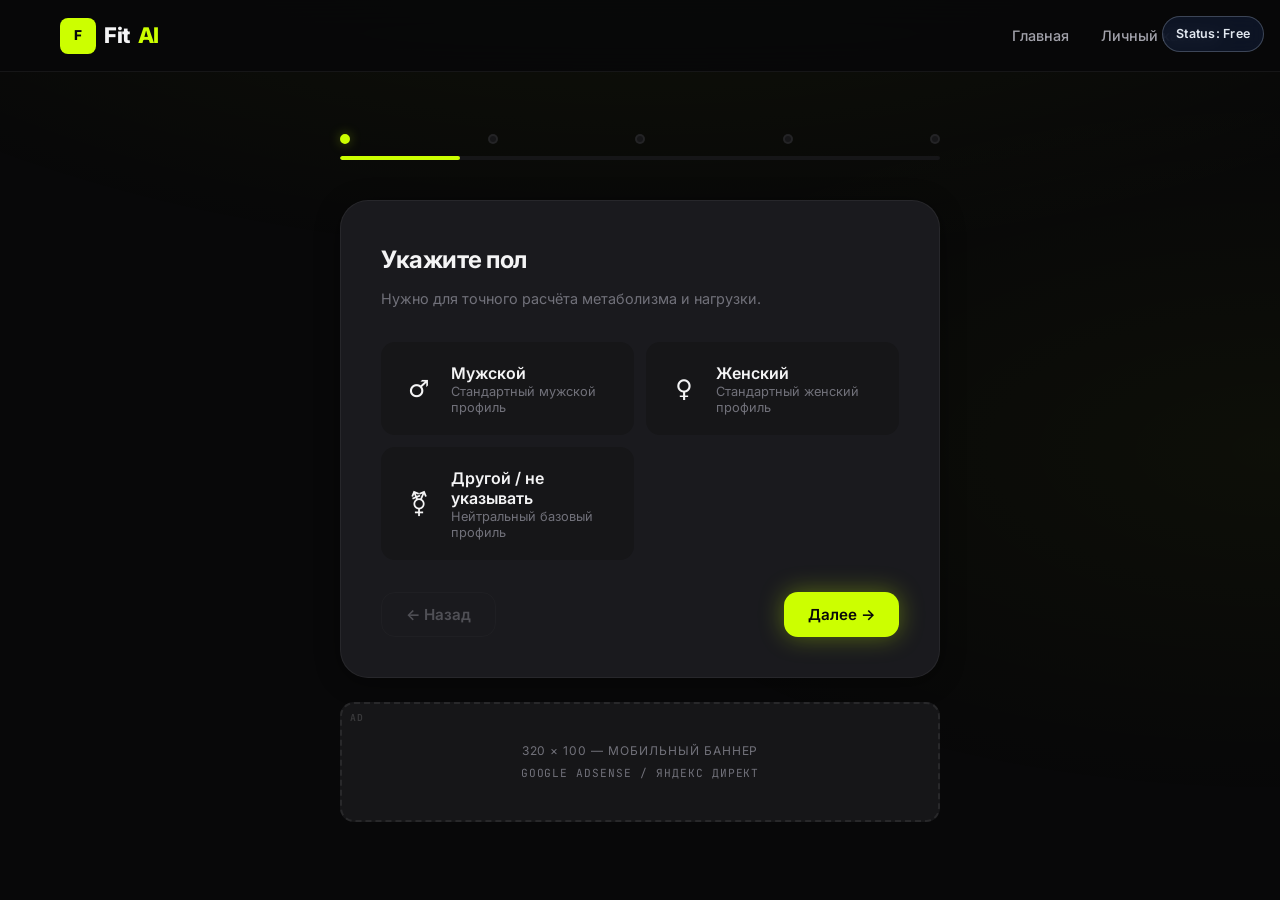
==== commit 142d5ebe: "update design and paywall" ====
--- a/dashboard.html
+++ b/dashboard.html
@@ -8,6 +8,7 @@
   <link rel="stylesheet" href="style.css">
 </head>
 <body class="dashboard-page">
+  <div class="status-badge" id="subscriptionStatus">Status: Free</div>
   <nav class="nav">
     <div class="container nav__inner">
       <a href="index.html" class="logo">
@@ -105,10 +106,12 @@
     </aside>
   </div>
 
+  <script src="script.js"></script>
   <script>
     (function () {
+      window.FitAIAuth.protectDashboard();
+
       const PROFILE_KEY = 'fitai_profile';
-      const PREMIUM_KEY = 'fitai_premium';
       const PAYMENT_LOG = 'Инициализация оплаты через Stripe/ЮKassa';
 
       const GOAL_LABELS = {
@@ -322,20 +325,10 @@
         });
       }
 
-      function isPremium() {
-        return localStorage.getItem(PREMIUM_KEY) === 'true';
-      }
-
       function applyPremiumUI() {
-        const premium = isPremium();
-
-        document.querySelectorAll('[data-premium-hide]').forEach(function (el) {
-          el.classList.toggle('ad-slot--hidden', premium);
-        });
-
-        document.querySelectorAll('[data-free-only]').forEach(function (el) {
-          el.classList.toggle('is-hidden', premium);
-        });
+        const premium = window.FitAIAuth.isPremium();
+        window.FitAIAuth.updateStatusBadge();
+        window.FitAIAuth.updatePremiumVisibility();
 
         const badgeArea = document.getElementById('premiumBadgeArea');
         if (premium) {
@@ -452,7 +445,6 @@
 
       function init() {
         const profile = loadUserProfile();
-
         if (!profile) {
           window.location.href = 'quiz.html';
           return;
@@ -470,10 +462,17 @@
       document.getElementById('upgradeBtn')?.addEventListener('click', function () {
         const profile = loadUserProfile();
         initPaymentCheckout(profile);
+        window.FitAIAuth.makePayment();
+        applyPremiumUI();
+        alert('Оплата прошла успешно. Вам открыт полный доступ к dashboard.');
       });
 
       document.getElementById('togglePremium')?.addEventListener('click', function () {
-        localStorage.setItem(PREMIUM_KEY, isPremium() ? 'false' : 'true');
+        if (window.FitAIAuth.isPremium()) {
+          window.FitAIAuth.setFreePlan();
+        } else {
+          window.FitAIAuth.makePayment();
+        }
         applyPremiumUI();
       });
 
--- a/style.css
+++ b/style.css
@@ -1,5 +1,5 @@
 /* FitAI — Dark Athletic Design System */
-@import url('https://fonts.googleapis.com/css2?family=Outfit:wght@300;400;500;600;700;800&family=JetBrains+Mono:wght@400;500&display=swap');
+@import url('https://fonts.googleapis.com/css2?family=Inter:wght@400;500;600;700;800&family=JetBrains+Mono:wght@400;500&display=swap');
 
 :root {
   --bg-deep: #080809;
@@ -23,7 +23,7 @@
   --radius-xl: 28px;
   --shadow-card: 0 4px 24px rgba(0, 0, 0, 0.4);
   --shadow-glow: 0 0 40px rgba(204, 255, 0, 0.08);
-  --font: 'Outfit', system-ui, sans-serif;
+  --font: 'Inter', system-ui, sans-serif;
   --font-mono: 'JetBrains Mono', monospace;
   --nav-height: 72px;
   --transition: 0.25s cubic-bezier(0.4, 0, 0.2, 1);
@@ -207,6 +207,52 @@
   transform: none !important;
 }
 
+.paywall-btn {
+  position: relative;
+  overflow: hidden;
+  border: 0;
+  border-radius: 999px;
+  background: linear-gradient(135deg, #7c3aed 0%, #2563eb 55%, #22c55e 100%);
+  color: #f8fafc;
+  box-shadow: 0 14px 36px rgba(37, 99, 235, 0.32);
+  transition: transform var(--transition), box-shadow var(--transition), filter var(--transition);
+}
+
+.paywall-btn::before {
+  content: '';
+  position: absolute;
+  inset: -2px;
+  background: linear-gradient(120deg, rgba(255, 255, 255, 0.42), transparent 34%, transparent 66%, rgba(255, 255, 255, 0.42));
+  transform: translateX(-85%);
+  transition: transform 0.5s ease;
+}
+
+.paywall-btn:hover {
+  transform: translateY(-2px) scale(1.01);
+  box-shadow: 0 18px 44px rgba(124, 58, 237, 0.4);
+  filter: saturate(1.12);
+  animation: payButtonPulse 1.05s ease-in-out infinite alternate;
+}
+
+.paywall-btn:hover::before {
+  transform: translateX(85%);
+}
+
+.paywall-btn:active {
+  transform: translateY(0);
+}
+
+#pay-button {
+  font-size: 1rem;
+  font-weight: 700;
+  letter-spacing: 0.01em;
+}
+
+@keyframes payButtonPulse {
+  from { box-shadow: 0 12px 30px rgba(37, 99, 235, 0.28); }
+  to { box-shadow: 0 22px 48px rgba(124, 58, 237, 0.46); }
+}
+
 /* ——— Hero ——— */
 .hero {
   padding: calc(var(--nav-height) + 4rem) 0 5rem;
@@ -440,6 +486,53 @@
 /* ——— Sections ——— */
 .section {
   padding: 5rem 0;
+}
+
+.benefits-section {
+  padding-top: 0.5rem;
+  padding-bottom: 5.5rem;
+}
+
+.benefits-grid {
+  display: grid;
+  grid-template-columns: repeat(3, 1fr);
+  gap: 1.2rem;
+}
+
+.benefit-card {
+  background: linear-gradient(170deg, var(--bg-card) 0%, #1d1d22 100%);
+  border: 1px solid var(--border);
+  border-radius: var(--radius-lg);
+  padding: 1.8rem;
+  transition: transform var(--transition), border-color var(--transition), box-shadow var(--transition);
+}
+
+.benefit-card:hover {
+  transform: translateY(-4px);
+  border-color: var(--border-accent);
+  box-shadow: 0 14px 30px rgba(0, 0, 0, 0.25);
+}
+
+.benefit-card__icon {
+  width: 50px;
+  height: 50px;
+  border-radius: var(--radius-md);
+  display: flex;
+  align-items: center;
+  justify-content: center;
+  background: var(--accent-dim);
+  margin-bottom: 1rem;
+  font-size: 1.35rem;
+}
+
+.benefit-card h3 {
+  font-size: 1.1rem;
+  margin-bottom: 0.45rem;
+}
+
+.benefit-card p {
+  color: var(--text-secondary);
+  font-size: 0.92rem;
 }
 
 .section__header {
@@ -621,6 +714,28 @@
   border-top: 1px solid var(--border);
 }
 
+.trust-strip {
+  padding: 0 0 4.25rem;
+}
+
+.trust-strip__inner {
+  padding: 1.6rem 1.8rem;
+  border-radius: var(--radius-lg);
+  border: 1px solid var(--border-accent);
+  background: linear-gradient(135deg, rgba(204, 255, 0, 0.08), rgba(204, 255, 0, 0.02));
+  text-align: center;
+}
+
+.trust-strip__inner h3 {
+  font-size: 1.35rem;
+  margin-bottom: 0.35rem;
+}
+
+.trust-strip__inner p {
+  color: var(--text-secondary);
+  font-size: 1rem;
+}
+
 .footer__grid {
   display: flex;
   justify-content: space-between;
@@ -1149,9 +1264,60 @@
 
 .text-accent { color: var(--accent); }
 
+.status-badge {
+  position: fixed;
+  top: 1rem;
+  right: 1rem;
+  z-index: 2000;
+  padding: 0.45rem 0.8rem;
+  border-radius: 999px;
+  background: rgba(15, 23, 42, 0.85);
+  border: 1px solid rgba(148, 163, 184, 0.35);
+  color: #e2e8f0;
+  font-size: 0.78rem;
+  font-weight: 600;
+  letter-spacing: 0.02em;
+  backdrop-filter: blur(8px);
+}
+
+.status-badge--premium {
+  background: rgba(67, 56, 202, 0.9);
+  border-color: rgba(167, 139, 250, 0.7);
+  color: #f8fafc;
+}
+
+.toast {
+  position: fixed;
+  right: 1rem;
+  bottom: 1rem;
+  z-index: 2200;
+  max-width: 320px;
+  padding: 0.8rem 1rem;
+  border-radius: var(--radius-md);
+  border: 1px solid rgba(34, 197, 94, 0.45);
+  background: rgba(8, 12, 10, 0.96);
+  color: #dcfce7;
+  font-size: 0.88rem;
+  font-weight: 600;
+  box-shadow: 0 12px 34px rgba(0, 0, 0, 0.45);
+  transform: translateY(14px);
+  opacity: 0;
+  transition: transform 0.24s ease, opacity 0.24s ease;
+}
+
+.toast--success {
+  border-color: rgba(34, 197, 94, 0.55);
+}
+
+.toast.is-visible {
+  transform: translateY(0);
+  opacity: 1;
+}
+
 /* ——— Responsive ——— */
 @media (max-width: 1024px) {
   .features__grid { grid-template-columns: repeat(2, 1fr); }
+  .benefits-grid { grid-template-columns: repeat(2, 1fr); }
   .dashboard__layout { grid-template-columns: 1fr; }
   .dashboard__sidebar .dash-card { position: static; }
 }
@@ -1179,6 +1345,7 @@
   .hero__stats { gap: 1.5rem; }
 
   .features__grid { grid-template-columns: 1fr; }
+  .benefits-grid { grid-template-columns: 1fr; gap: 1rem; }
   .pricing__grid { grid-template-columns: 1fr; }
 
   .quiz__options--grid-2 { grid-template-columns: 1fr; }
@@ -1199,6 +1366,8 @@
   }
 
   .dashboard-header__top { flex-direction: column; }
+  .trust-strip__inner { padding: 1.3rem 1.1rem; }
+  .trust-strip__inner h3 { font-size: 1.2rem; }
 }
 
 @media (max-width: 480px) {
